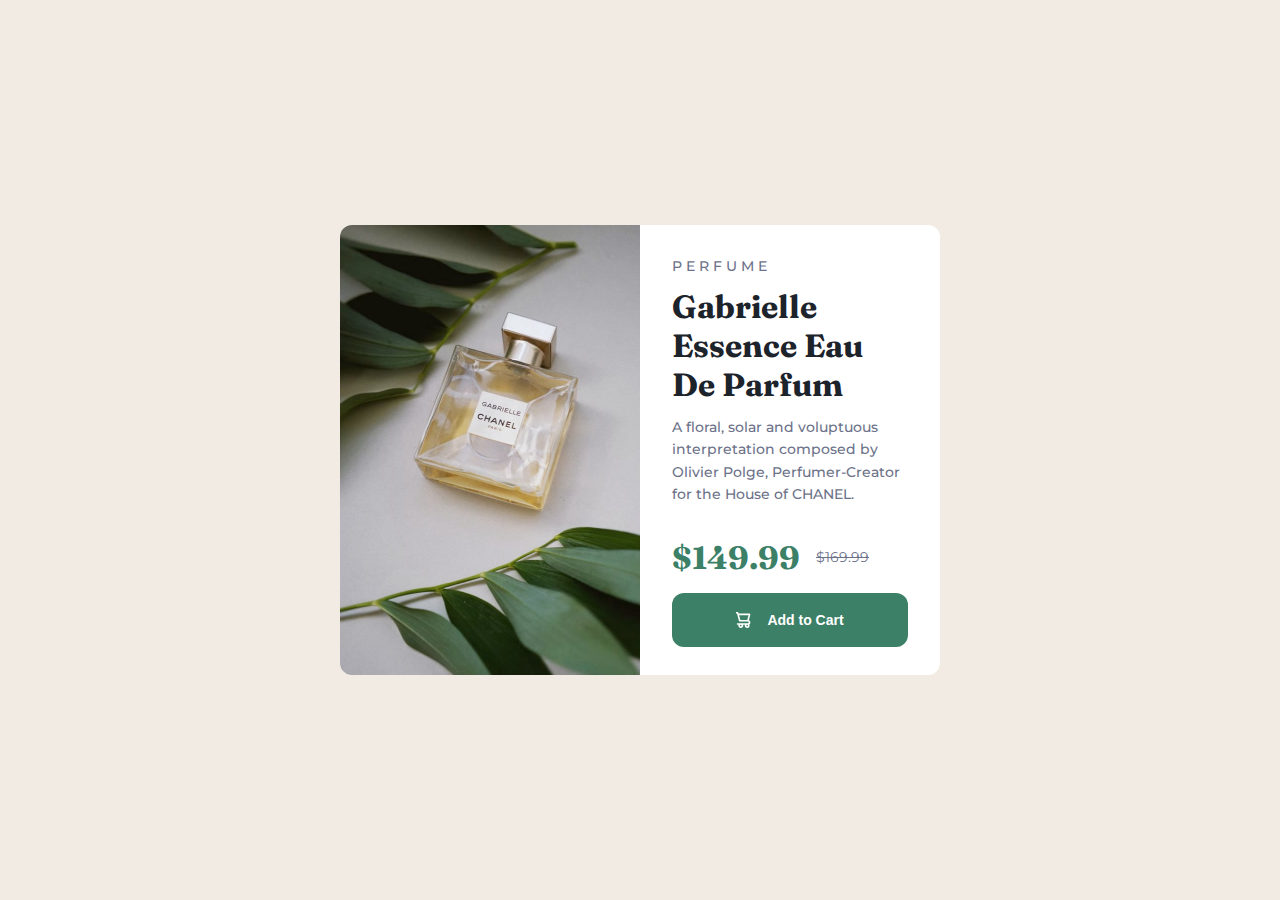
==== newbie/product-preview-card-component-main/index.html @ 227ca730 "solution of product card" ====
<!DOCTYPE html>
<html lang="en">

<head>
  <meta charset="UTF-8">
  <meta name="viewport" content="width=device-width, initial-scale=1.0">
  <!-- displays site properly based on user's device -->

  <link rel="icon" type="image/png" sizes="32x32" href=".assets/images/favicon-32x32.png">
  <link rel="stylesheet" href="./assets/css/style.css">

  <title>Frontend Mentor | Product preview card component</title>

  <!-- Feel free to remove these styles or customise in your own stylesheet 👍 -->
  <style>
    .attribution {
      font-size: 11px;
      text-align: center;
    }

    .attribution a {
      color: hsl(228, 45%, 44%);
    }
  </style>
</head>

<body>
  <main>
    <section class="product-list">
      <article class="product-card">
        <div class="product-images">
          <img class="product-image-for-mobile" src="./assets/images/image-product-mobile.jpg" alt="Product image">
          <img class="product-image-for-desktop" src="./assets/images/image-product-desktop.jpg" alt="Product image">
        </div>
        <div class="product-details">
          <h4 class="product-category">Perfume</h4>
          <h1 class="product-title">Gabrielle Essence Eau De Parfum</h1>
          <p class="product-description">
            A floral, solar and voluptuous interpretation composed by Olivier Polge,
            Perfumer-Creator for the House of CHANEL.
          </p>
          <div class="product-price-section">
            <h2 class="product-current-price">$149.99</h2>
            <span class="product-original-price" aria-label="Original price">$169.99</span>
          </div>
          <button class="product-button">
            <img class="product-button-icon" src="./assets/images/icon-cart.svg" alt="Add to cart icon">
            Add to Cart
          </button>
        </div>
      </article>
    </section>
  </main>






  <!-- <div class="attribution">
    Challenge by <a href="https://www.frontendmentor.io?ref=challenge" target="_blank">Frontend Mentor</a>.
    Coded by <a href="#">Your Name Here</a>.
  </div> -->
</body>

</html>
---- newbie/product-preview-card-component-main/assets/css/style.css ----
@import url('https://fonts.googleapis.com/css2?family=Fraunces:ital,opsz,wght@0,9..144,100..900;1,9..144,100..900&family=Montserrat:ital,wght@0,100..900;1,100..900&display=swap');

:root {
    --color-primary-green-500: hsl(158, 36%, 37%);
    --color-primary-green-700: hsl(158, 42%, 18%);
    --color-neutral-black: hsl(212, 21%, 14%);
    --color-neutral-grey: hsl(228, 12%, 48%);
    --color-neutral-cream: hsl(30, 38%, 92%);
    --color-neutral-white: hsl(0, 0%, 100%);
    --font-size-default: 14px;
    --font-family-default: 'Montserrat', sans-serif;
    --font-family-heading: 'Fraunces', serif;
    --border-radius-default: 12px;
    --font-weight-default: 500;
    --font-weight-bold: 700;
}

* {
    margin: 0;
    padding: 0;
}

body {
    background-color: var(--color-neutral-cream);
    display: flex;
    min-height: 100vh;
    justify-content: center;
    align-items: center;
}

.product-list {
    display: flex;
    flex-direction: column;
    align-items: center;
    justify-content: center;

}

.product-card {
    background-color: var(--color-neutral-white);
    border-radius: var(--border-radius-default);
    margin: 1.4rem;
    max-width: 420px;
}

.product-details {
    padding: 16px;
}

.product-category {
    font-size: var(--font-size-default);
    font-family: var(--font-family-default);
    text-transform: uppercase;
    letter-spacing: 3px;
    color: var(--color-neutral-grey);
    font-weight: var(--font-weight-default);
}

.product-title {
    font-family: var(--font-family-heading);
    color: var(--color-neutral-black);
    font-size: 2rem;
    padding: 12px 0px
}

.product-description {
    font-family: var(--font-family-default);
    font-weight: var(--font-weight-default);
    color: var(--color-neutral-grey);
    font-size: var(--font-size-default);
}

.product-price-section {
    margin: 1rem 0rem;
    display: flex;
    align-items: center;
    gap: 1rem;
}

.product-current-price {
    color: var(--color-primary-green-500);
    font-family: var(--font-family-heading);
    display: inline-block;
    font-size: 2rem;
}

.product-original-price {
    color: var(--color-neutral-grey);
    font-family: var(--font-family-default);
    font-size: var(--font-size-default);
    text-decoration: line-through;
}

.product-button {
    display: flex;
    align-items: center;
    justify-content: center;
    text-align: center;
    gap: 1rem;
    width: 100%;
    padding: 1.2rem 0px;
    background-color: var(--color-primary-green-500);
    color: var(--color-neutral-white);
    font-size: var(--font-size-default);
    font-weight: var(--font-weight-bold);
    border-radius: var(--border-radius-default);
    border: none;
    margin-bottom: 1rem;
    transition:
        transform 0.2s ease,
        background-color 0.2s ease;
}



@media (max-width: 1023.99px) {
    .product-image-for-desktop {
        display: none;
    }

    .product-images>img {
        width: 100%;
        border-top-left-radius: var(--border-radius-default);
        border-top-right-radius: var(--border-radius-default);
    }

    .product-button:active {
        transform: scale(0.95);
        background-color: var(--color-primary-green-700);
    }
}

@media (min-width: 1024px) {

    .product-image-for-mobile {
        display: none;
    }

    .product-card {
        display: flex;
        flex-direction: row;
        max-width: 600px;
    }

    .product-images {
        flex: 1;
        display: flex;
        justify-content: flex-start;
        margin-right: auto;
    }

    .product-image-for-desktop {
        display: block;
        max-width: 300px;
        height: auto;
        border-top-left-radius: var(--border-radius-default);
        border-bottom-left-radius: var(--border-radius-default);
    }

    .product-details {
        flex: 1;
        margin: 1rem;
        margin-bottom: 0;
        padding-bottom: 0;
        max-width: 300px;
    }

    .product-category {
        letter-spacing: 4px;
    }

    .product-description {
        line-height: 1.4rem;
    }

    .product-price-section {
        padding: 16px 0px;
        padding-bottom: 0;
    }

    .product-button:hover {
        transform: scale(1.05);
    }

    .product-button:active {
        transform: scale(0.95);
        background-color: var(--color-primary-green-700);
    }
}
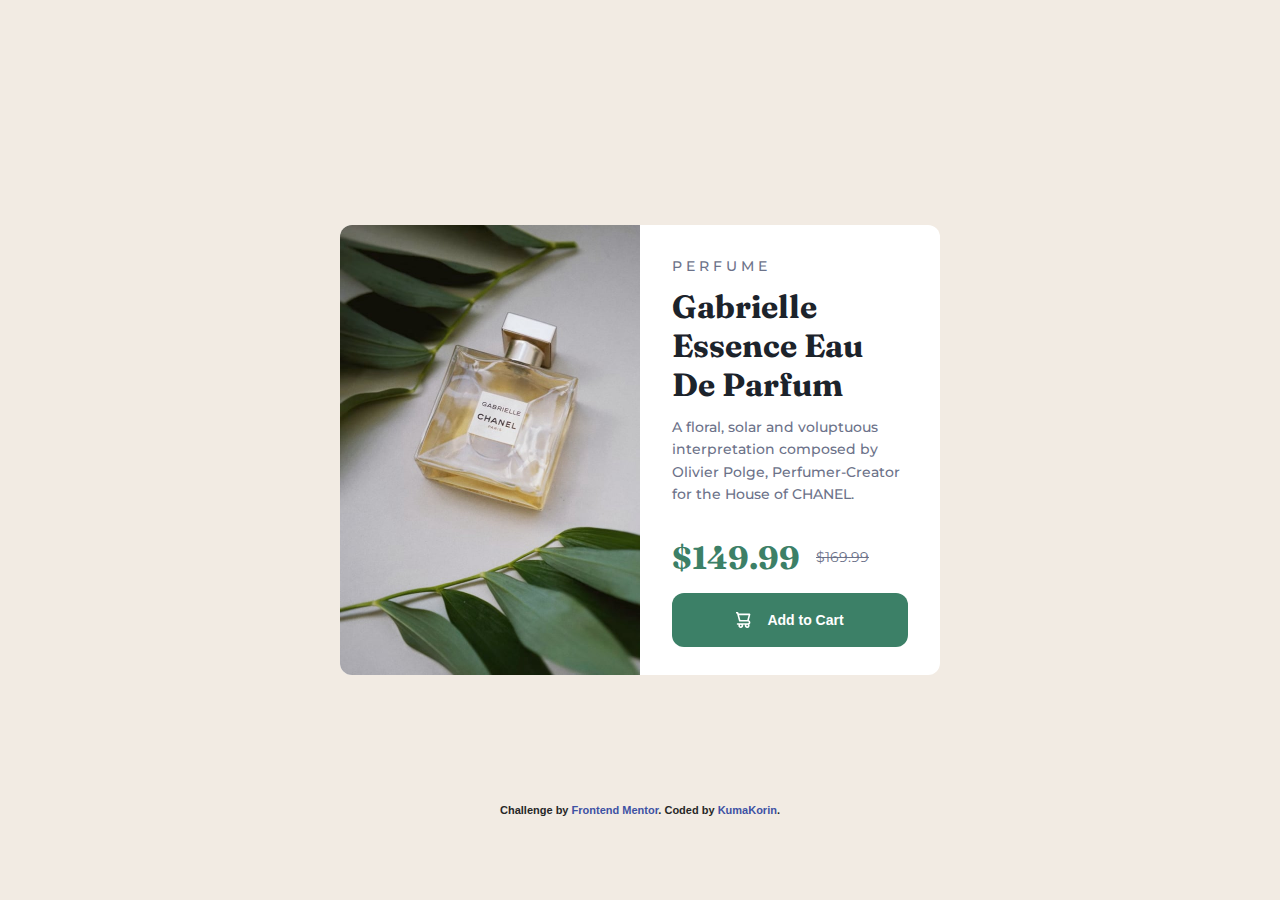
==== commit 11b900c8: "New challenge: Feature cards" ====
--- a/newbie/product-preview-card-component-main/index.html
+++ b/newbie/product-preview-card-component-main/index.html
@@ -52,15 +52,11 @@
     </section>
   </main>
 
+  <div class="attribution">
+    Challenge by <a href="https://www.frontendmentor.io?ref=challenge" target="_blank">Frontend Mentor</a>.
+    Coded by <a href="https://github.com/KumaKorin" target="_blank">KumaKorin</a>.
+  </div>
 
-
-
-
-
-  <!-- <div class="attribution">
-    Challenge by <a href="https://www.frontendmentor.io?ref=challenge" target="_blank">Frontend Mentor</a>.
-    Coded by <a href="#">Your Name Here</a>.
-  </div> -->
 </body>
 
 </html>--- a/newbie/product-preview-card-component-main/assets/css/style.css
+++ b/newbie/product-preview-card-component-main/assets/css/style.css
@@ -112,9 +112,29 @@
 }
 
 
+.attribution {
+    font-family: sans-serif;
+    position: absolute;
+    top: 90%;
+    left: 50%;
+    transform: translate(-50%, -50%);
+    font-size: 14px;
+    text-align: center;
+    font-weight: 800;
+    color: rgb(39, 39, 39);
+}
+
+.attribution a {
+    color: hsl(228, 45%, 44%);
+    text-decoration: none;
+}
 
 @media (max-width: 1023.99px) {
     .product-image-for-desktop {
+        display: none;
+    }
+
+    .attribution {
         display: none;
     }
 
